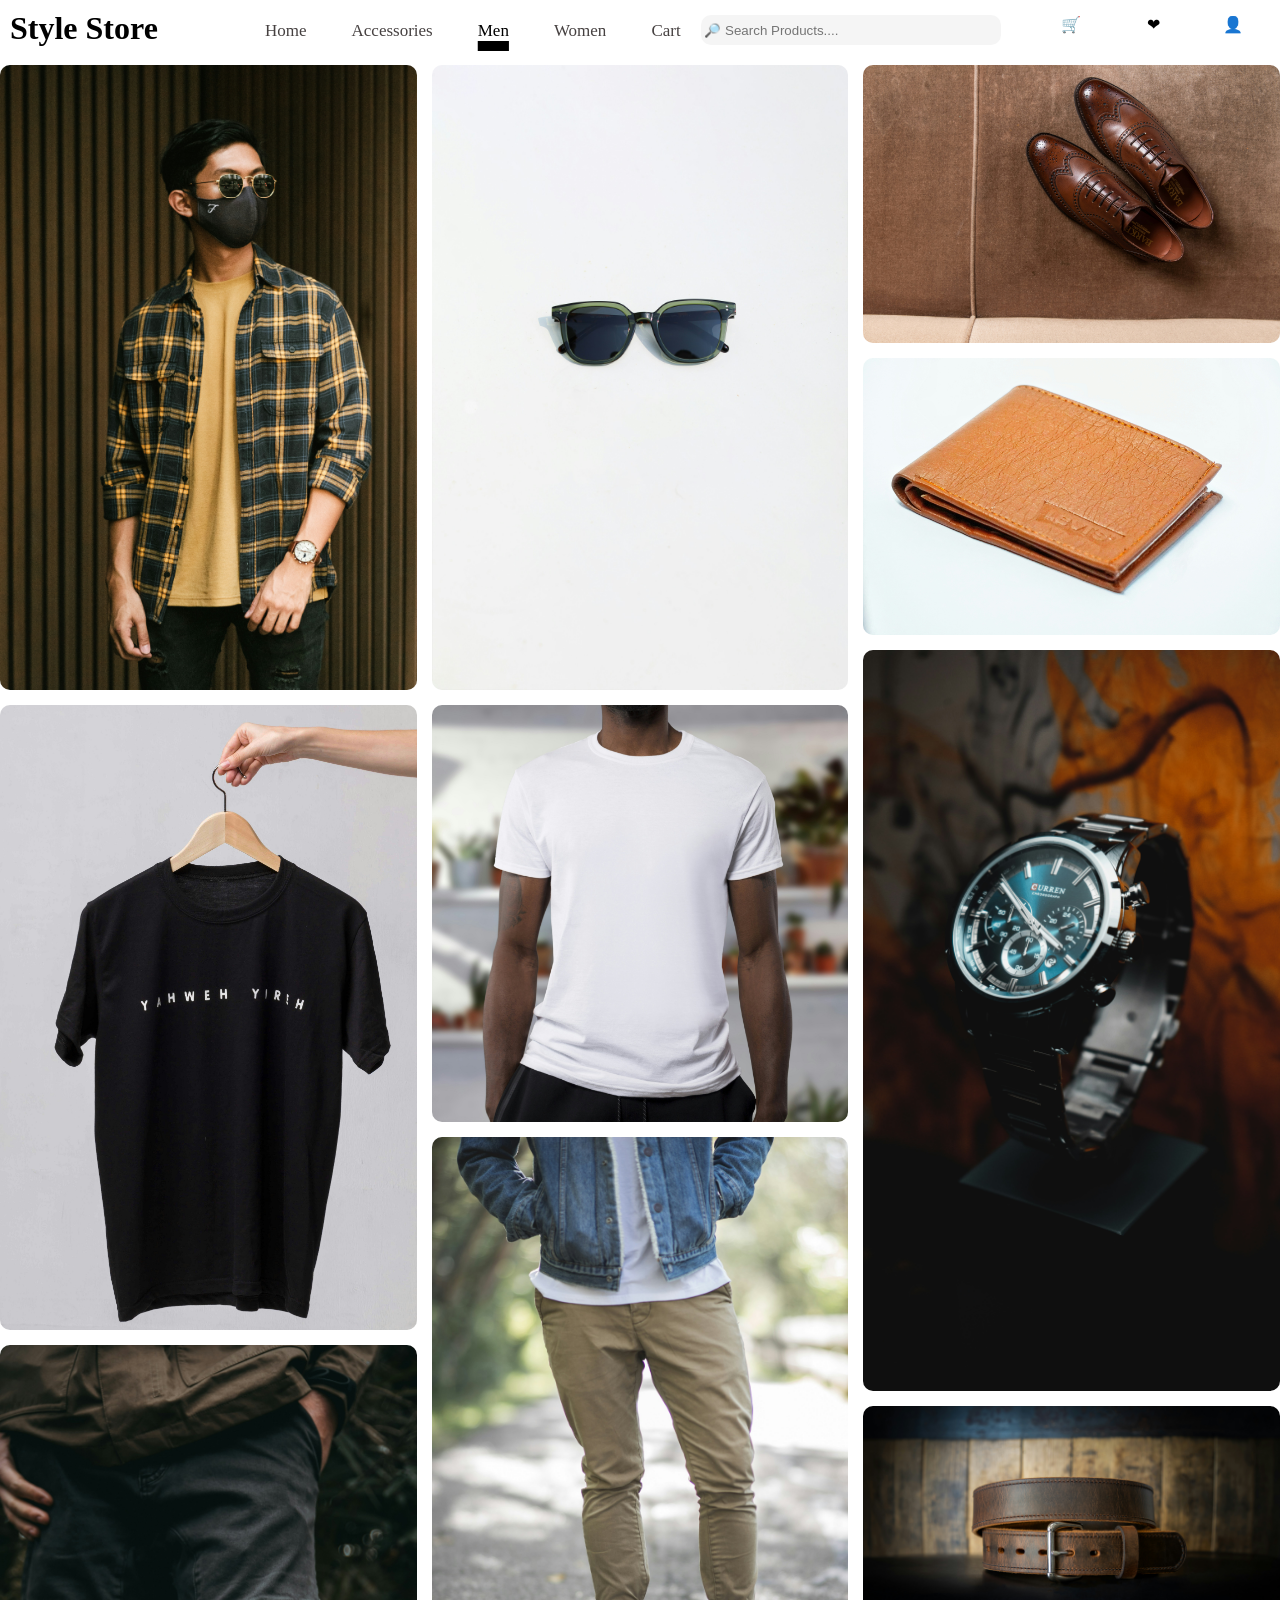
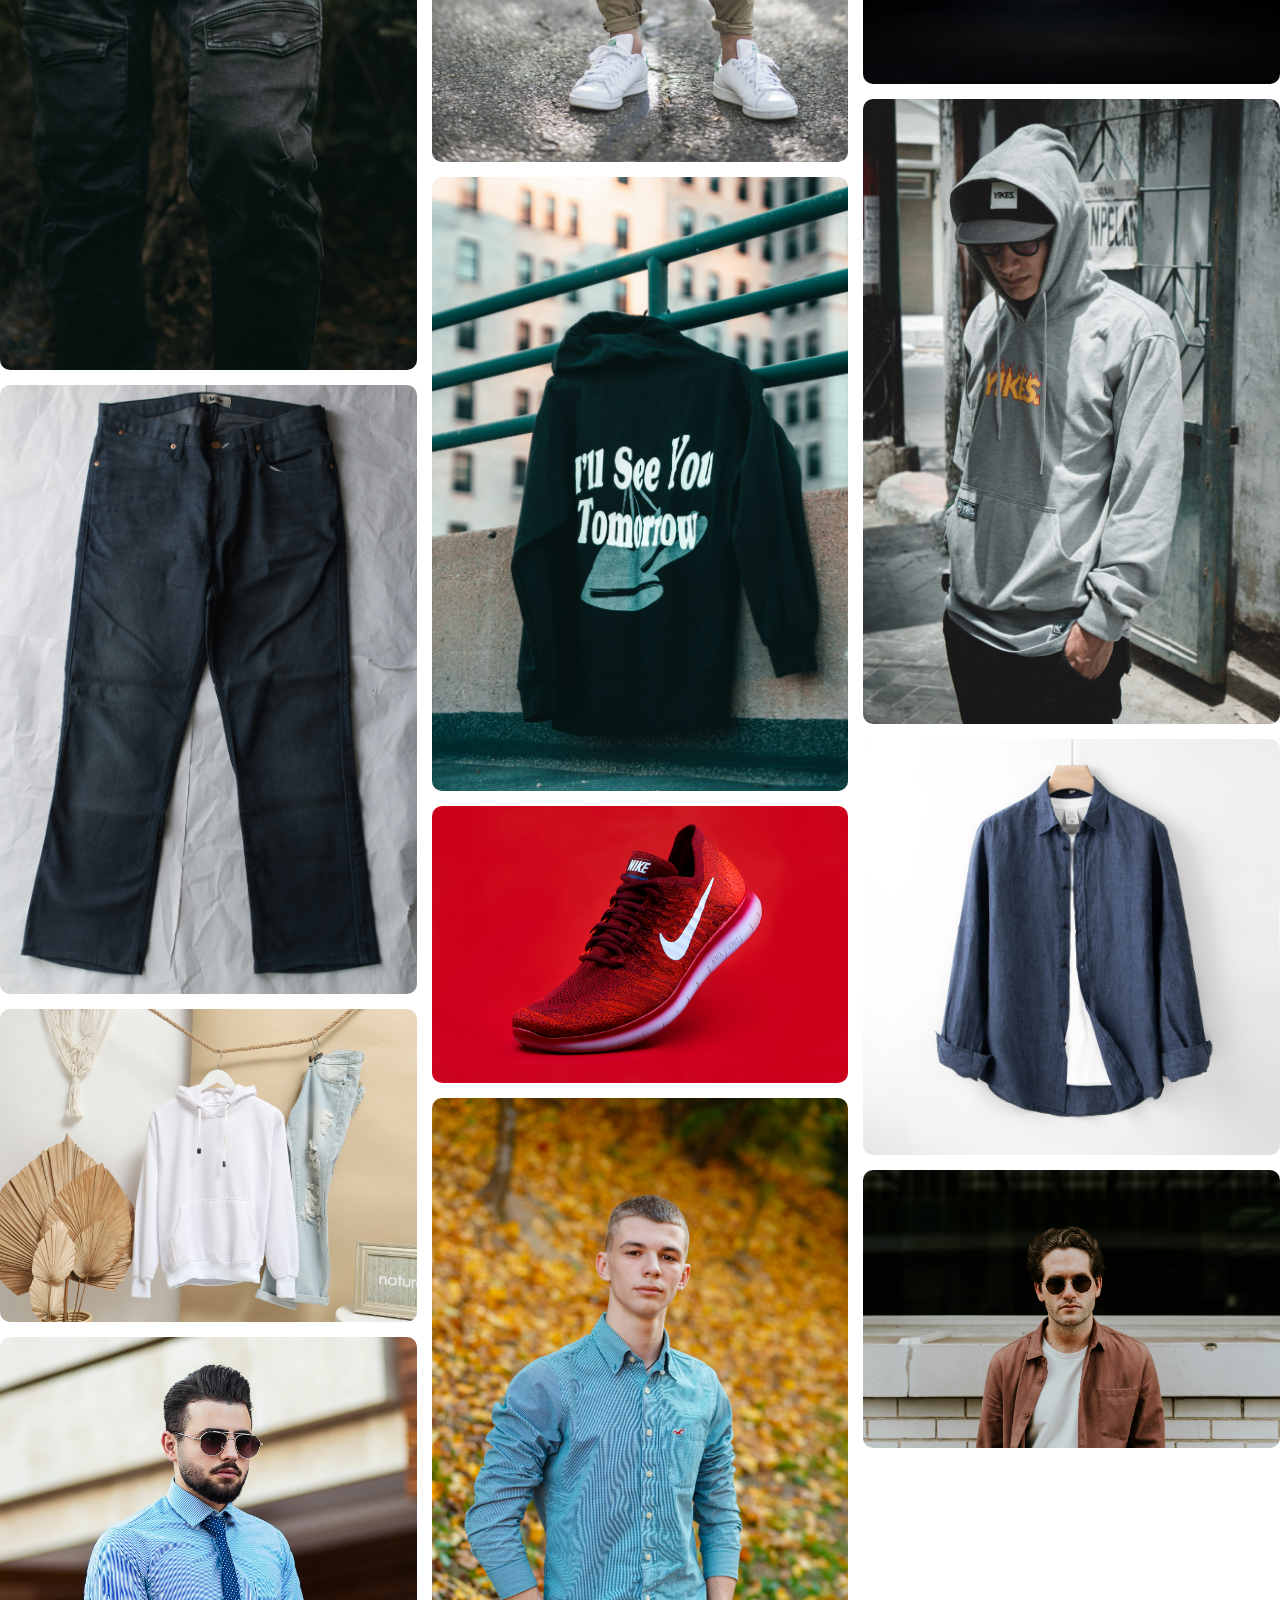
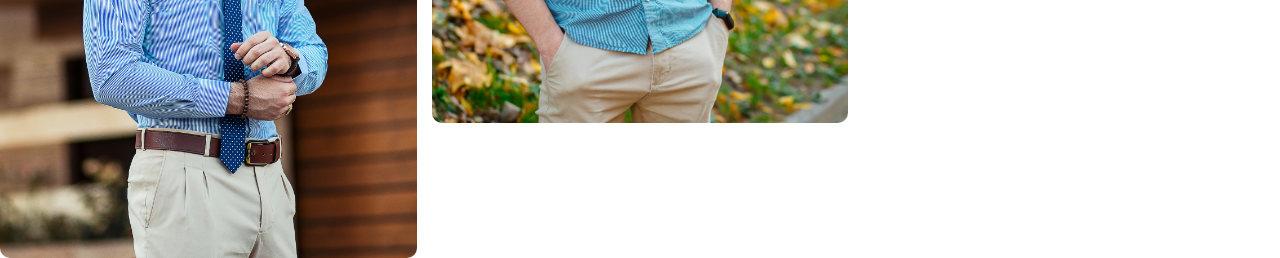
==== men.html @ 55c18f0c "Initial commit" ====
<!DOCTYPE html>
<html lang="en">

<head>
    <title>E-Commerce clothing</title>
    <meta name="viewport" content="width=device-width, initial-scale=1.0">
</head>
<link rel="stylesheet" href="menstyle.css">
<body>
    <div class="main">
        <div class="navbar">
            <h1 class="logo">Style Store</h1>
            <ul>
                <a href="index.html"><li>Home</li></a>
                <a href="shop.html"><li>Accessories</li></a>
                <a href="#"><li id="one">Men</li></a>
                <a href="women.html"><li>Women</li></a>
                <a href="sale.html"><li>Cart</li></a>
            </ul>

            <div class="srch">
               <a href="#"><input class="srchh" type="search"  name="" placeholder=" &#x1F50E Search Products...."></a>
            </div>

            <div class="logos">
                	<a href="#">&nbsp;	&nbsp;	&nbsp;	&nbsp;	&nbsp;&#128722;</a>
                	<a href="#">&nbsp;  &nbsp;	&nbsp;	&nbsp;	&nbsp;	&nbsp;	&nbsp;&nbsp;&#10084;</a>
                	<a href="#">&nbsp;	&nbsp;	&nbsp;	&nbsp;	&nbsp;	&nbsp;	&nbsp;&#128100;</a> 
            </div>
        </div>
        <div class="empty"></div>
        <div class="gallery">
            <div class="photo"><a href="sale.html"><img src="images/men dresses/img7.jpg"></a></div>
            <div class="photo"><a href="sale.html"><img src="images/men dresses/img2.jpg"></a></div>
            <div class="photo"><a href="sale.html"><img src="images/men dresses/img3.jpg"></a></div>
            <div class="photo"><a href="sale.html"><img src="images/men dresses/img4.jpg"></a></div>
            <div class="photo"><a href="sale.html"><img src="images/men dresses/img5.jpg"></a></div>
            <div class="photo"><a href="sale.html"><img src="images/men dresses/img6.jpg"></a></div>
            <div class="photo"><a href="sale.html"><img src="images/men dresses/img18.jpg"></a></div>
            <div class="photo"><a href="sale.html"><img src="images/men dresses/img1.jpg"></a></div>
            <div class="photo"><a href="sale.html"><img src="images/men dresses/img8.jpg"></a></div>
            <div class="photo"><a href="sale.html"><img src="images/men dresses/img15.jpg"></a></div>
            <div class="photo"><a href="sale.html"><img src="images/men dresses/img16.jpg"></a></div>
            <div class="photo"><a href="sale.html"><img src="images/men dresses/img11.jpg"></a></div>
            <div class="photo"><a href="sale.html"><img src="images/men dresses/img12.jpg"></a></div>
            <div class="photo"><a href="sale.html"><img src="images/men dresses/img17.jpg"></a></div>
            <div class="photo"><a href="sale.html"><img src="images/men dresses/img13.jpg"></a></div>
            <div class="photo"><a href="sale.html"><img src="images/men dresses/img14.jpg"></a></div>
            <div class="photo"><a href="sale.html"><img src="images/men dresses/img9.jpg"></a></div>
            <div class="photo"><a href="sale.html"><img src="images/men dresses/img10.jpg"></a></div>
            <div class="photo"><a href="sale.html"><img src="images/men dresses/img19.jpg"></a></div>
        </div>
---- menstyle.css ----
*{
    padding: 0%;
    margin: 0%;
    scrollbar-width: none;
}
.main{
    width: 100%;
}
.navbar{
    width: 100%;
    height: 60px;
    background-color:rgb(255, 255, 255);
    position: fixed;
    z-index: 1;
}
.navbar h1{
    width: 200px;
    padding: 10px;
    float: left;
}
.navbar ul li{
    margin-left: 45px;
    float:left
}
#one{
    text-decoration: underline 10px ;
    color: rgb(0, 0, 0);
}
.logos{
    text-decoration: solid;
    font-family: Arial;
    color: rgb(0, 0, 0);
}
ul li{
    list-style: none;
    margin-top: 21px;
    margin-left: 67px;
    font-size: 17px;
    color:rgb(70, 65, 65);
    
}
ul a{
    text-decoration: none;
    
}
.srch{
    position: relative;
    float: left;
    margin-top: 15px;
    margin-left: 20px;
}
.srchh{
    height: 30px;
    width: 300px;
    background-color: whitesmoke;  
    border-radius: 10px; 
    border: none;
}
.logos{
    position:relative;
    float: left;
    margin-top: 15px;
    margin-left: 20px;
}
.logos a{
    text-decoration: none;
    color: black;
}
.empty{
    height: 45px;
    background-color:white;
}
.gallery{
    column-count:3;
    column-gap:15px;
    background-color:  rgb(255, 255, 255);
    padding-top: 20px;
}
.photo{
    margin-bottom:15px;
    border-radius: 10px;
    overflow: hidden;
}
.photo img{
    width:100%;
    display:block;
    transition:0.4s;
}
.photo img:hover{
    transform:scale(1.03);
    filter:brightness(80%);
}
.like{
    position: absolute;
    top: 10px;
    right: 10px;
    border: none;
    background-color: white;
    padding: 6px 10px;
    border-radius: 50%;
    cursor: pointer;
}
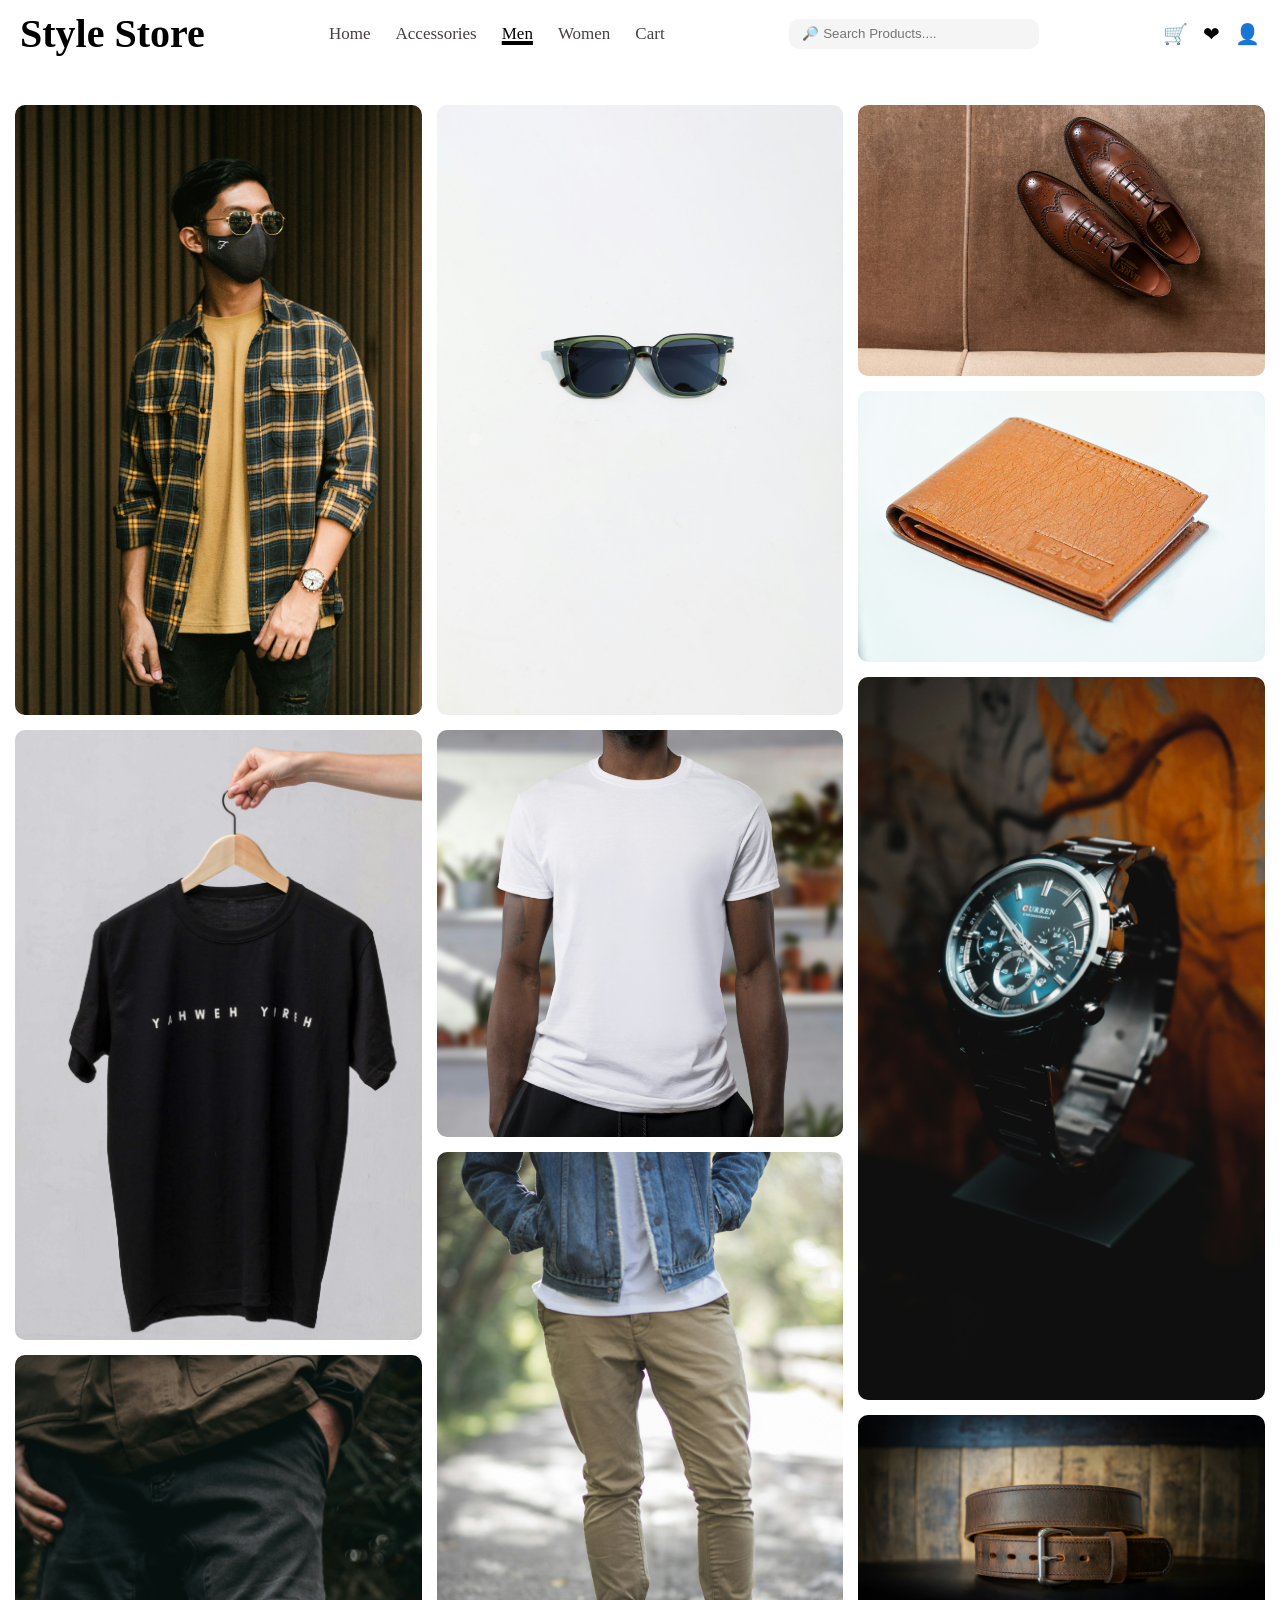
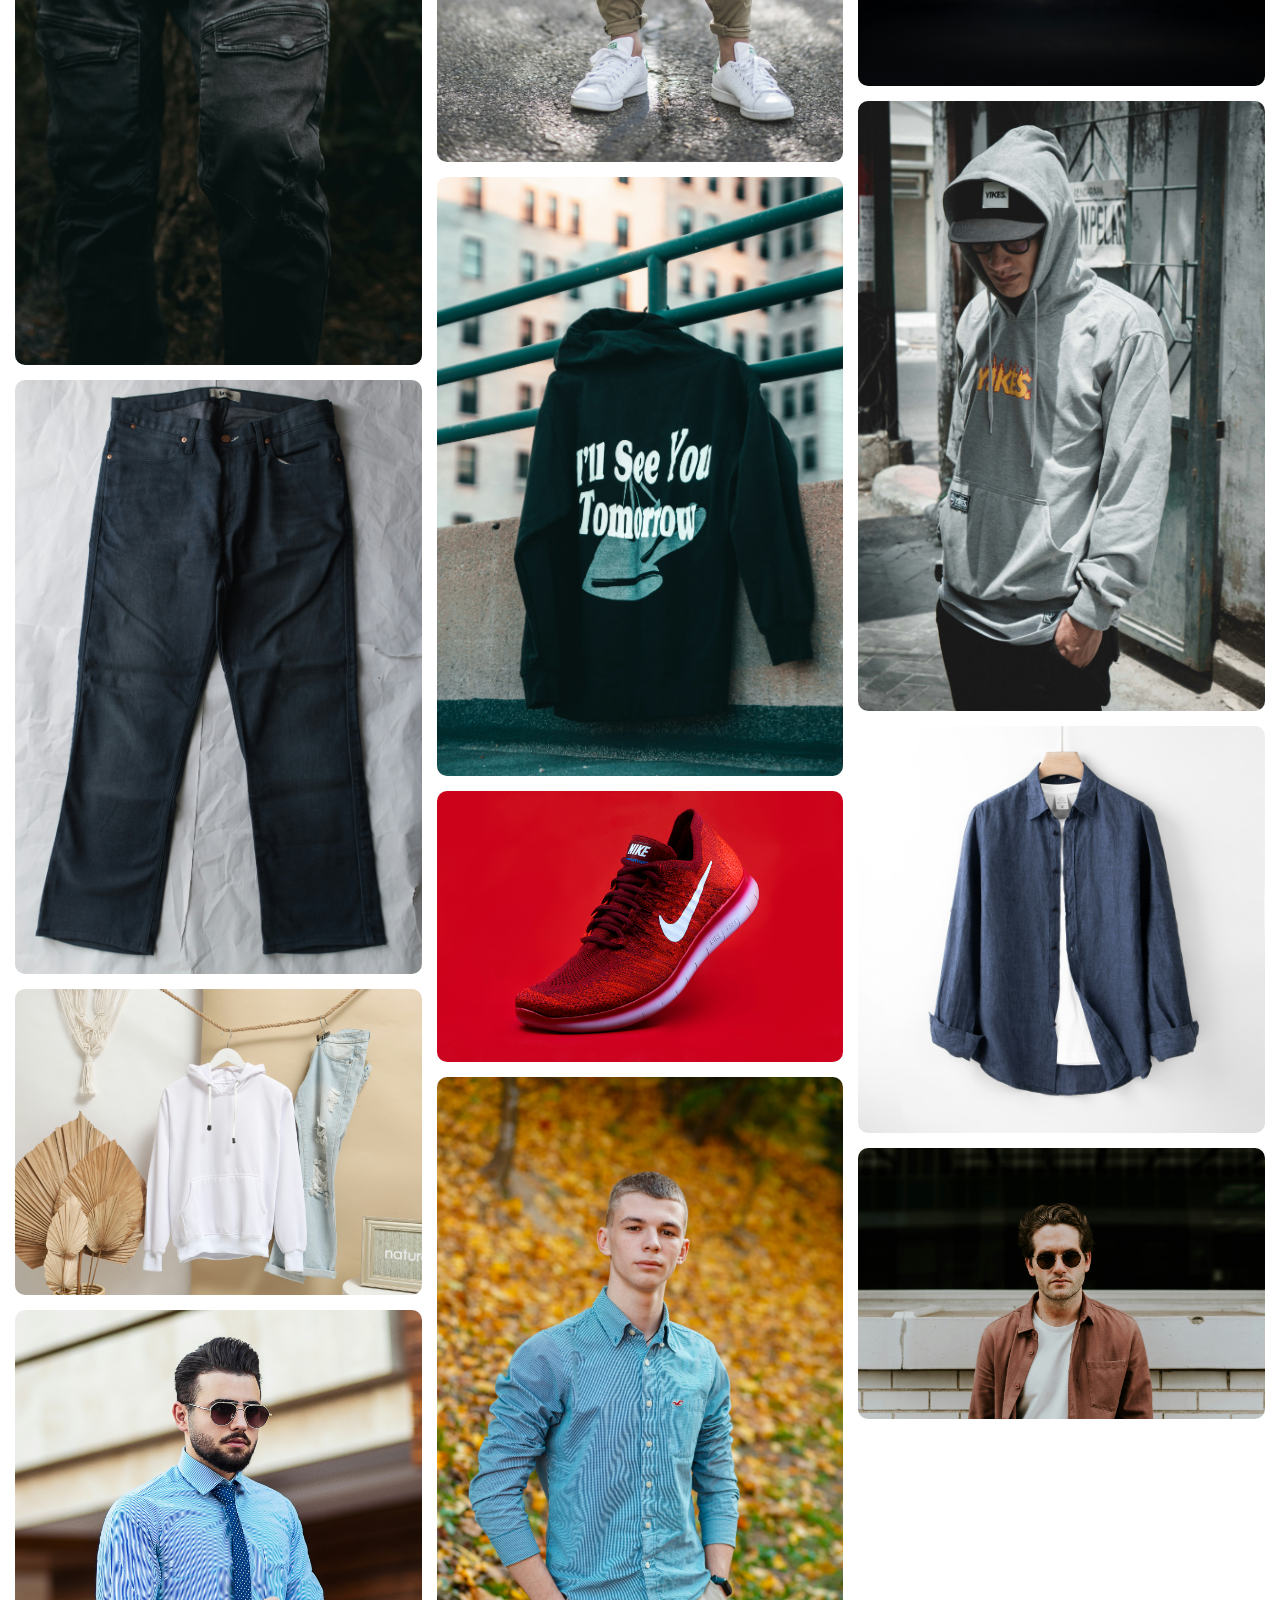
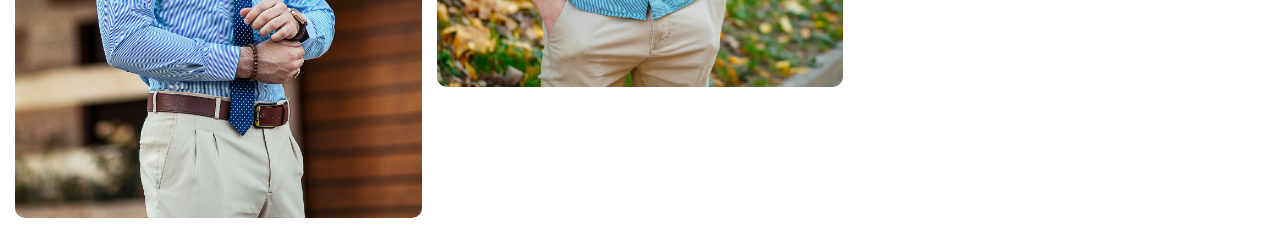
==== commit eceffb1f: "mobile responsive CSS" ====
--- a/men.html
+++ b/men.html
@@ -23,9 +23,9 @@
             </div>
 
             <div class="logos">
-                	<a href="#">&nbsp;	&nbsp;	&nbsp;	&nbsp;	&nbsp;&#128722;</a>
-                	<a href="#">&nbsp;  &nbsp;	&nbsp;	&nbsp;	&nbsp;	&nbsp;	&nbsp;&nbsp;&#10084;</a>
-                	<a href="#">&nbsp;	&nbsp;	&nbsp;	&nbsp;	&nbsp;	&nbsp;	&nbsp;&#128100;</a> 
+                <a href="sale.html">&#128722;</a>
+                <a href="#">&#10084;</a>
+                <a href="#">&#128100;</a>
             </div>
         </div>
         <div class="empty"></div>
--- a/menstyle.css
+++ b/menstyle.css
@@ -1,102 +1,136 @@
 *{
-    padding: 0%;
-    margin: 0%;
-    scrollbar-width: none;
+    margin:0;
+    padding:0;
+    box-sizing:border-box;
+    scrollbar-width:none;
 }
+
+html,
+body{
+    width:100%;
+    overflow-x:hidden;
+}
+
 .main{
-    width: 100%;
+    width:100%;
 }
+
 .navbar{
-    width: 100%;
-    height: 60px;
-    background-color:rgb(255, 255, 255);
-    position: fixed;
-    z-index: 1;
+    width:100%;
+    min-height:60px;
+    background:white;
+    position:fixed;
+    z-index:1000;
+    display:flex;
+    align-items:center;
+    justify-content:space-between;
+    flex-wrap:wrap;
+    padding:10px 20px;
 }
+
 .navbar h1{
-    width: 200px;
-    padding: 10px;
-    float: left;
+    font-size:40px;
 }
+
+.navbar ul{
+    display:flex;
+    list-style:none;
+    gap:25px;
+}
+
 .navbar ul li{
-    margin-left: 45px;
-    float:left
+    list-style:none;
+    font-size:17px;
 }
+
+.navbar ul a{
+    text-decoration:none;
+    color:rgb(70,65,65);
+}
+
 #one{
-    text-decoration: underline 10px ;
-    color: rgb(0, 0, 0);
+    text-decoration:underline 4px;
+    color:black;
 }
+
+.srchh{
+    width:250px;
+    height:30px;
+    border:none;
+    border-radius:10px;
+    background:whitesmoke;
+    padding-left:10px;
+}
+
 .logos{
-    text-decoration: solid;
-    font-family: Arial;
-    color: rgb(0, 0, 0);
+    display:flex;
+    gap:15px;
 }
-ul li{
-    list-style: none;
-    margin-top: 21px;
-    margin-left: 67px;
-    font-size: 17px;
-    color:rgb(70, 65, 65);
-    
+
+.logos a{
+    text-decoration:none;
+    color:black;
+    font-size:20px;
 }
-ul a{
-    text-decoration: none;
-    
+
+.empty{
+    height:90px;
 }
-.srch{
-    position: relative;
-    float: left;
-    margin-top: 15px;
-    margin-left: 20px;
-}
-.srchh{
-    height: 30px;
-    width: 300px;
-    background-color: whitesmoke;  
-    border-radius: 10px; 
-    border: none;
-}
-.logos{
-    position:relative;
-    float: left;
-    margin-top: 15px;
-    margin-left: 20px;
-}
-.logos a{
-    text-decoration: none;
-    color: black;
-}
-.empty{
-    height: 45px;
-    background-color:white;
-}
+
 .gallery{
     column-count:3;
     column-gap:15px;
-    background-color:  rgb(255, 255, 255);
-    padding-top: 20px;
+    padding:15px;
 }
+
 .photo{
     margin-bottom:15px;
-    border-radius: 10px;
-    overflow: hidden;
+    overflow:hidden;
+    border-radius:10px;
 }
+
 .photo img{
     width:100%;
     display:block;
     transition:0.4s;
 }
+
 .photo img:hover{
     transform:scale(1.03);
-    filter:brightness(80%);
 }
-.like{
-    position: absolute;
-    top: 10px;
-    right: 10px;
-    border: none;
-    background-color: white;
-    padding: 6px 10px;
-    border-radius: 50%;
-    cursor: pointer;
+
+@media screen and (max-width:768px){
+
+    .navbar{
+        flex-direction:column;
+        text-align:center;
+    }
+
+    .navbar ul{
+        flex-wrap:wrap;
+        justify-content:center;
+        gap:12px;
+        margin-top:10px;
+    }
+
+    .srch{
+        width:95%;
+        margin-top:10px;
+    }
+
+    .srchh{
+        width:100%;
+    }
+
+    .logos{
+        margin-top:10px;
+    }
+
+    .empty{
+        height:180px;
+    }
+
+    .gallery{
+        column-count:1;
+    }
 }
